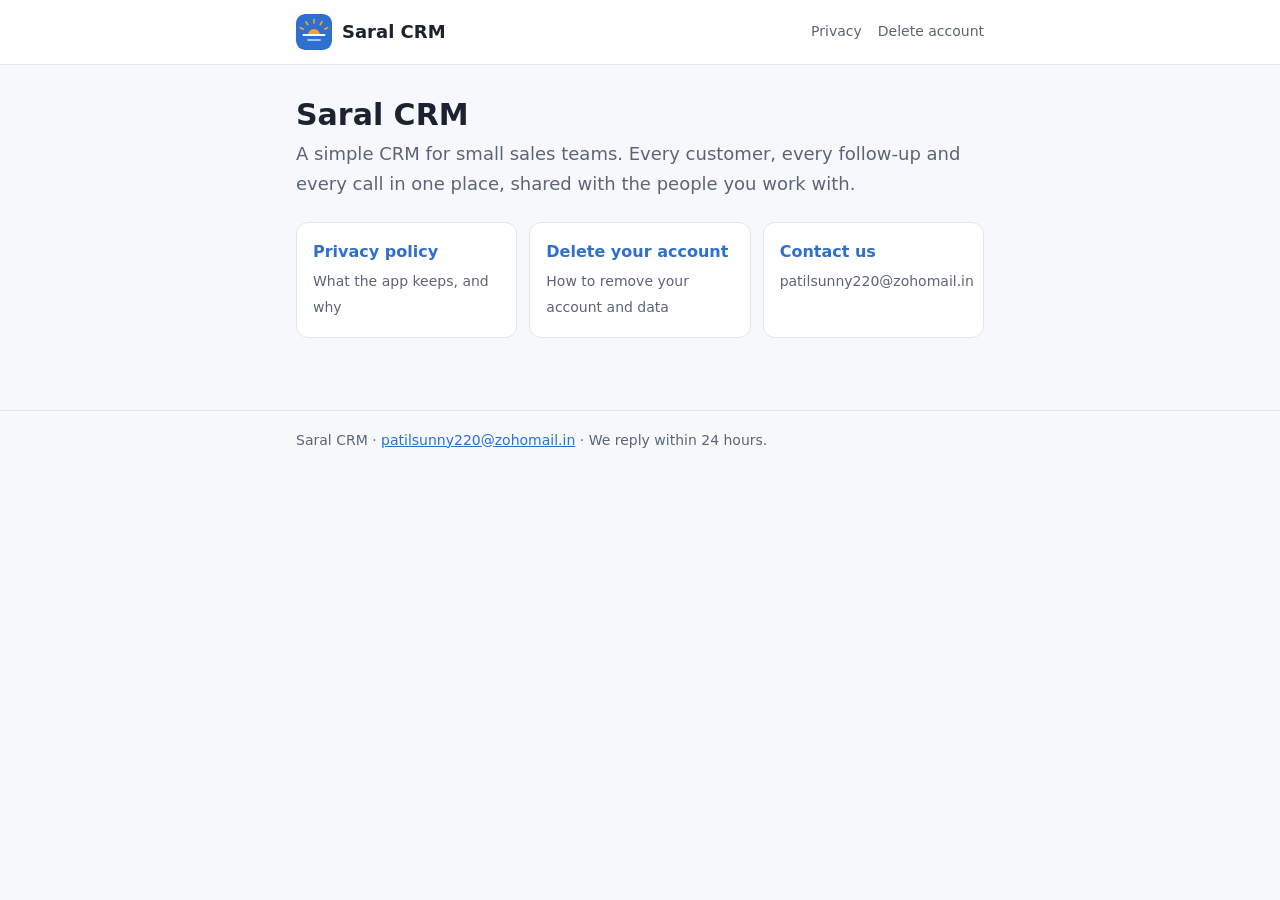
==== index.html @ 946c12c2 "files uploaded for privacy policy" ====
<!doctype html>
<html lang="en">
<head>
<meta charset="utf-8">
<meta name="viewport" content="width=device-width, initial-scale=1">
<title>Saral CRM</title>
<meta name="description" content="A simple CRM for small sales teams: customers, follow-ups and a timeline of every call, in one app.">
<link rel="icon" href="icon.svg" type="image/svg+xml">
<link rel="stylesheet" href="style.css">
</head>
<body>
<header class="site"><div class="wrap">
  <a class="brand" href="index.html"><img class="mark" src="icon.svg" alt="" width="36" height="36">Saral CRM</a>
  <nav class="links">
    <a href="privacy.html">Privacy</a>
    <a href="delete-account.html">Delete account</a>
  </nav>
</div></header>
<main><div class="wrap">
  <h1>Saral CRM</h1>
  <p class="lead">A simple CRM for small sales teams. Every customer, every follow-up and every call in one place, shared with the people you work with.</p>
  <div class="cards">
    <a class="card" href="privacy.html"><strong>Privacy policy</strong><span>What the app keeps, and why</span></a>
    <a class="card" href="delete-account.html"><strong>Delete your account</strong><span>How to remove your account and data</span></a>
    <a class="card" href="mailto:patilsunny220@zohomail.in"><strong>Contact us</strong><span>patilsunny220@zohomail.in</span></a>
  </div>
</div></main>
<footer class="site"><div class="wrap">
  Saral CRM · <a href="mailto:patilsunny220@zohomail.in">patilsunny220@zohomail.in</a> · We reply within 24 hours.
</div></footer>
</body>
</html>
---- style.css ----
:root {
  --bg: #f7f8fb;
  --surface: #ffffff;
  --text: #1c2330;
  --muted: #5b6577;
  --line: #e2e6ee;
  --brand: #2f6fd0;
  --brand-ink: #ffffff;
  --sun: #f5a623;
  --note: #eef4fd;
}
@media (prefers-color-scheme: dark) {
  :root:not([data-theme="light"]) {
    --bg: #11151c;
    --surface: #181e28;
    --text: #e8ecf3;
    --muted: #a3adbd;
    --line: #2a3242;
    --brand: #6f9fe8;
    --brand-ink: #0d1420;
    --note: #1b2638;
  }
}
:root[data-theme="dark"] {
  --bg: #11151c;
  --surface: #181e28;
  --text: #e8ecf3;
  --muted: #a3adbd;
  --line: #2a3242;
  --brand: #6f9fe8;
  --brand-ink: #0d1420;
  --note: #1b2638;
}
* { box-sizing: border-box; }
html { -webkit-text-size-adjust: 100%; }
body {
  margin: 0;
  background: var(--bg);
  color: var(--text);
  font: 16px/1.65 system-ui, -apple-system, "Segoe UI", Roboto, "Noto Sans", sans-serif;
}
.wrap { max-width: 720px; margin: 0 auto; padding: 0 16px; }
header.site {
  border-bottom: 1px solid var(--line);
  background: var(--surface);
}
header.site .wrap {
  display: flex; align-items: center; gap: 12px;
  padding-top: 14px; padding-bottom: 14px;
}
header.site a.brand {
  display: flex; align-items: center; gap: 10px;
  color: var(--text); text-decoration: none; font-weight: 700; font-size: 18px;
}
.mark { width: 36px; height: 36px; border-radius: 9px; flex: none; }
nav.links { margin-left: auto; display: flex; gap: 16px; font-size: 14px; }
nav.links a { color: var(--muted); text-decoration: none; }
nav.links a:hover, nav.links a[aria-current="page"] { color: var(--brand); }
main { padding: 32px 0 48px; }
h1 { font-size: 30px; line-height: 1.2; margin: 0 0 6px; }
h2 { font-size: 21px; margin: 36px 0 8px; }
h3 { font-size: 17px; margin: 22px 0 4px; }
p, ul, ol { margin: 0 0 12px; }
li { margin-bottom: 6px; }
a { color: var(--brand); }
.updated { color: var(--muted); font-size: 14px; margin-bottom: 20px; }
.lead { font-size: 18px; color: var(--muted); }
.note {
  background: var(--note); border-radius: 10px;
  padding: 14px 16px; margin: 16px 0;
}
.steps { counter-reset: step; list-style: none; padding: 0; }
.steps li {
  counter-increment: step; position: relative;
  padding: 12px 14px 12px 52px; margin-bottom: 10px;
  background: var(--surface); border: 1px solid var(--line); border-radius: 10px;
}
.steps li::before {
  content: counter(step);
  position: absolute; left: 14px; top: 12px;
  width: 26px; height: 26px; border-radius: 50%;
  background: var(--brand); color: var(--brand-ink);
  font-weight: 700; font-size: 14px; line-height: 26px; text-align: center;
}
.cards { display: grid; gap: 12px; grid-template-columns: repeat(auto-fit, minmax(220px, 1fr)); margin: 24px 0; }
.card {
  display: block; padding: 16px; border-radius: 12px;
  background: var(--surface); border: 1px solid var(--line);
  color: var(--text); text-decoration: none;
}
.card strong { display: block; color: var(--brand); margin-bottom: 2px; }
.card span { color: var(--muted); font-size: 14px; }
table { width: 100%; border-collapse: collapse; margin: 8px 0 16px; font-size: 15px; }
th, td { text-align: left; vertical-align: top; padding: 10px 8px; border-bottom: 1px solid var(--line); }
th { color: var(--muted); font-weight: 600; font-size: 13px; text-transform: uppercase; letter-spacing: .03em; }
footer.site { border-top: 1px solid var(--line); color: var(--muted); font-size: 14px; }
footer.site .wrap { padding-top: 18px; padding-bottom: 28px; }
@media (max-width: 480px) {
  h1 { font-size: 25px; }
  nav.links { gap: 12px; }
  table, thead, tbody, tr, th, td { display: block; }
  thead { display: none; }
  td { border: none; padding: 2px 0; }
  tr { border-bottom: 1px solid var(--line); padding: 10px 0; }
}
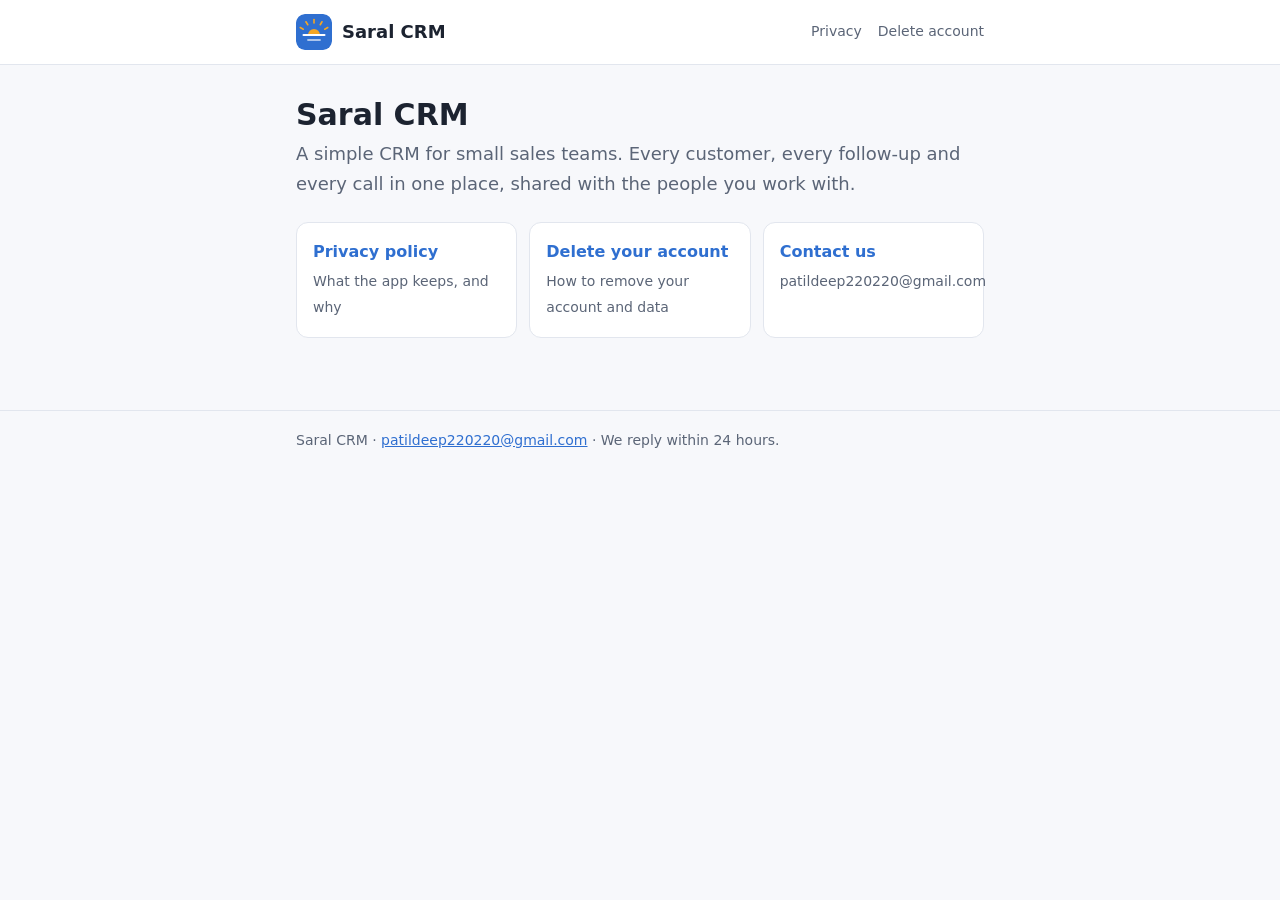
==== commit 19f38677: "Correcting email address and name." ====
--- a/index.html
+++ b/index.html
@@ -22,11 +22,11 @@
   <div class="cards">
     <a class="card" href="privacy.html"><strong>Privacy policy</strong><span>What the app keeps, and why</span></a>
     <a class="card" href="delete-account.html"><strong>Delete your account</strong><span>How to remove your account and data</span></a>
-    <a class="card" href="mailto:patilsunny220@zohomail.in"><strong>Contact us</strong><span>patilsunny220@zohomail.in</span></a>
+    <a class="card" href="mailto:patildeep220220@gmail.com"><strong>Contact us</strong><span>patildeep220220@gmail.com</span></a>
   </div>
 </div></main>
 <footer class="site"><div class="wrap">
-  Saral CRM · <a href="mailto:patilsunny220@zohomail.in">patilsunny220@zohomail.in</a> · We reply within 24 hours.
+  Saral CRM · <a href="mailto:patildeep220220@gmail.com">patildeep220220@gmail.com</a> · We reply within 24 hours.
 </div></footer>
 </body>
 </html>
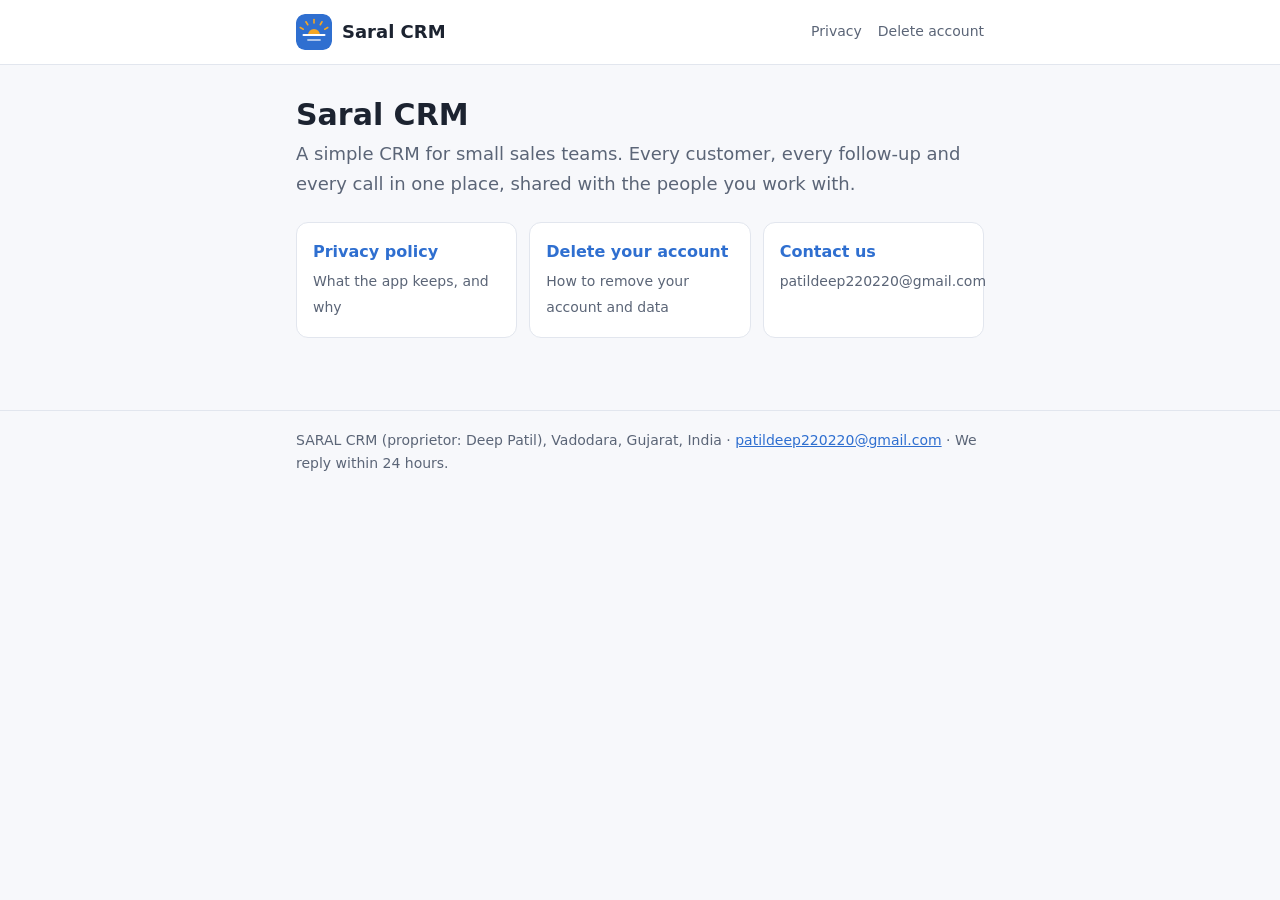
==== commit a2017622: "Add files via upload updated footer with proprietor details" ====
--- a/index.html
+++ b/index.html
@@ -26,7 +26,7 @@
   </div>
 </div></main>
 <footer class="site"><div class="wrap">
-  Saral CRM · <a href="mailto:patildeep220220@gmail.com">patildeep220220@gmail.com</a> · We reply within 24 hours.
+  SARAL CRM (proprietor: Deep Patil), Vadodara, Gujarat, India · <a href="mailto:patildeep220220@gmail.com">patildeep220220@gmail.com</a> · We reply within 24 hours.
 </div></footer>
 </body>
 </html>
